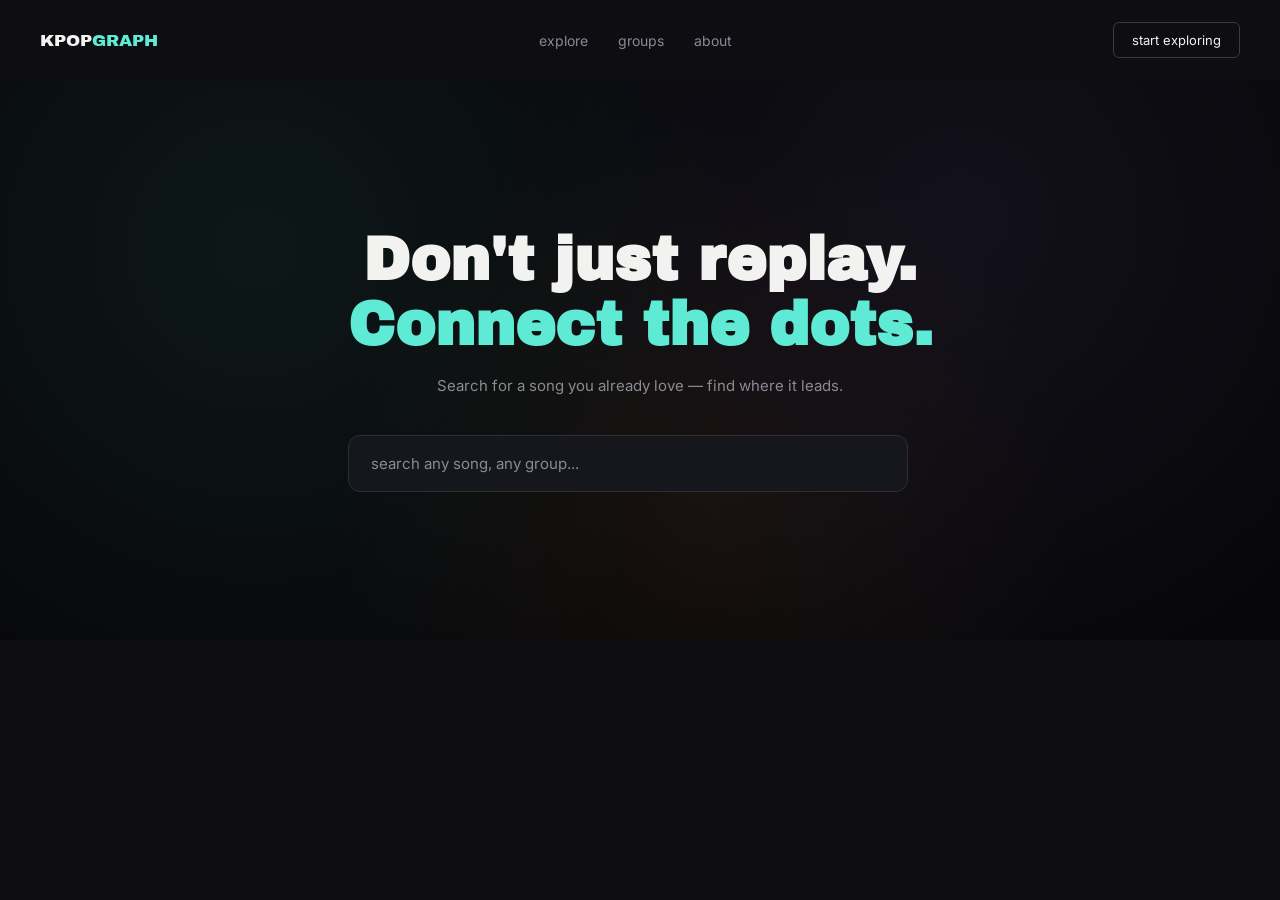
==== index.html @ c499af87 "Initial commit: KPOPRECS discovery site" ====
<!DOCTYPE html>
<html lang="en">
<head>
<meta charset="UTF-8">
<meta name="viewport" content="width=device-width, initial-scale=1.0">
<title>KPOPgraph — connect the dots across K-pop</title>
<link rel="preconnect" href="https://fonts.googleapis.com">
<link rel="preconnect" href="https://fonts.gstatic.com" crossorigin>
<link href="https://fonts.googleapis.com/css2?family=Archivo+Black&family=Inter:wght@400;500;700&display=swap" rel="stylesheet">
<link rel="stylesheet" href="assets/landing.css">
</head>
<body>

<nav>
  <a href="index.html" class="logo">KPOP<span>GRAPH</span></a>
  <div class="navlinks">
    <a href="explore.html">explore</a>
    <a href="#">groups</a>
    <a href="#">about</a>
  </div>
  <a href="explore.html" class="navcta">start exploring</a>
</nav>

<div class="hero" id="hero">
  <div class="hero-bg"></div>
  <div class="hero-dim"></div>
  <div class="hero-content">
    <h1>Don't just replay.<br><span class="accent">Connect the dots.</span></h1>
    <p>Search for a song you already love — find where it leads.</p>
    <form class="searchwrap" id="heroForm">
      <label for="heroSearch" class="sr-only">Search any song or group</label>
      <input id="heroSearch" placeholder="search any song, any group..." autocomplete="off">
    </form>
  </div>
</div>

<div class="searchmode" id="searchMode">
  <form class="searchmode-top" id="modeForm">
    <label for="modeSearch" class="sr-only">Search any song or group</label>
    <input id="modeSearch" placeholder="search any song, any group..." autocomplete="off">
    <button type="button" class="closebtn" id="closeSearch" aria-label="Close search">✕</button>
  </form>

  <div class="section">
    <h2>Recent searches</h2>
    <div class="recent" id="recentList"></div>
  </div>

  <div class="section">
    <h2>Cross-group mixes, based on tempo and genre</h2>
    <div class="mixgrid" id="mixGrid"></div>
  </div>
</div>

<script src="assets/landing.js"></script>
</body>
</html>
---- assets/landing.css ----
:root{
  --bg:#0D0D12;
  --panel:#16161D;
  --line:#232329;
  --cyan:#5EEAD4;
  --violet:#A78BFA;
  --orange:#FB923C;
  --text:#F2F2F0;
  --muted:#8A8A94;
}
*{box-sizing:border-box;margin:0;padding:0;}
html,body{height:100%;}
body{background:var(--bg);color:var(--text);font-family:'Inter',sans-serif;overflow-x:hidden;}

.sr-only{
  position:absolute;width:1px;height:1px;padding:0;margin:-1px;
  overflow:hidden;clip:rect(0,0,0,0);white-space:nowrap;border:0;
}

nav{
  display:flex;justify-content:space-between;align-items:center;
  padding:22px 40px;position:relative;z-index:3;
}
.logo{font-family:'Archivo Black',sans-serif;font-size:17px;text-decoration:none;color:inherit;}
.logo span{color:var(--cyan);}
.navlinks{display:flex;gap:30px;font-size:14px;}
.navlinks a{color:var(--muted);text-decoration:none;}
.navlinks a:hover{color:var(--text);}
.navcta{
  border:1px solid #3A3A44;padding:9px 18px;border-radius:6px;font-size:13px;
  color:var(--text);text-decoration:none;
}
.navcta:hover{border-color:var(--cyan);}

.hero{
  position:relative;height:560px;display:flex;flex-direction:column;
  align-items:center;justify-content:center;text-align:center;
  overflow:hidden;transition:opacity 0.3s ease, transform 0.3s ease;
}
.hero.hidden{opacity:0;pointer-events:none;position:absolute;transform:translateY(-12px);}
.hero-bg{
  position:absolute;inset:0;z-index:0;
  background:
    radial-gradient(circle at 20% 30%, rgba(94,234,212,0.16), transparent 45%),
    radial-gradient(circle at 75% 25%, rgba(167,139,250,0.16), transparent 45%),
    radial-gradient(circle at 55% 75%, rgba(251,146,60,0.14), transparent 45%),
    #0A0A0E;
}
/* Swap to a real photo when ready:
   background: url('hero.jpg') center/cover; -- keep .hero-dim on top for the dim effect */
.hero-dim{position:absolute;inset:0;background:rgba(6,6,9,0.55);z-index:1;}
.hero-content{position:relative;z-index:2;padding:0 20px;}
.hero h1{font-family:'Archivo Black',sans-serif;font-size:clamp(34px,6vw,60px);line-height:1.08;max-width:780px;}
.hero h1 .accent{color:var(--cyan);}
.hero p{margin-top:18px;color:var(--muted);font-size:15px;}

.searchwrap{margin-top:40px;width:100%;max-width:560px;}
.searchwrap input,
.searchmode-top input{
  width:100%;background:var(--panel);border:1px solid #2E2E38;
  border-radius:12px;padding:18px 22px;font-size:15px;color:var(--text);
  font-family:inherit;
}
.searchwrap input::placeholder,
.searchmode-top input::placeholder{color:var(--muted);}
.searchwrap input:focus-visible,
.searchmode-top input:focus-visible{outline:2px solid var(--cyan);outline-offset:1px;}

.searchmode{display:none;padding:20px 40px 80px;}
.searchmode.active{display:block;}
.searchmode-top{
  display:flex;align-items:center;gap:16px;max-width:640px;margin:0 auto 40px;
}
.searchmode-top input{flex:1;}
.closebtn{
  width:44px;height:44px;border-radius:50%;background:var(--panel);
  border:1px solid var(--line);color:var(--muted);font-size:16px;
  display:flex;align-items:center;justify-content:center;cursor:pointer;flex-shrink:0;
  font-family:inherit;
}
.closebtn:hover{color:var(--text);}
.closebtn:focus-visible{outline:2px solid var(--cyan);}

.section{max-width:900px;margin:0 auto 48px;}
.section h2{font-size:13px;text-transform:uppercase;letter-spacing:0.5px;color:var(--muted);margin-bottom:16px;}

.recent{display:flex;flex-direction:column;gap:2px;}
.recent-item{
  display:flex;align-items:center;gap:12px;padding:12px 14px;border-radius:8px;
  background:none;border:none;color:inherit;font-family:inherit;width:100%;
  min-height:44px;cursor:pointer;text-align:left;
}
.recent-item:hover{background:var(--panel);}
.recent-item:focus-visible{outline:2px solid var(--cyan);outline-offset:-2px;}
.rdot{width:8px;height:8px;border-radius:50%;flex-shrink:0;}
.recent-title{font-size:14px;font-weight:500;}
.recent-sub{font-size:12px;color:var(--muted);}

.mixgrid{display:grid;grid-template-columns:repeat(auto-fit,minmax(200px,1fr));gap:14px;}
.mixtile{
  height:110px;border-radius:10px;position:relative;overflow:hidden;
  display:flex;align-items:flex-end;padding:14px;cursor:pointer;
  border:none;font-family:inherit;text-align:left;
}
.mixtile:focus-visible{outline:2px solid var(--text);outline-offset:2px;}
.mixtile::before{content:"";position:absolute;inset:0;clip-path:polygon(0 0, 60% 0, 40% 100%, 0 100%);}
.mixtile::after{content:"";position:absolute;inset:0;clip-path:polygon(60% 0, 100% 0, 100% 100%, 40% 100%);}
.mixtile span{position:relative;z-index:2;font-family:'Archivo Black',sans-serif;font-size:14px;color:#0D0D12;line-height:1.2;}
.mix1::before{background:var(--cyan);} .mix1::after{background:var(--violet);}
.mix2::before{background:var(--violet);} .mix2::after{background:var(--orange);}
.mix3::before{background:var(--orange);} .mix3::after{background:var(--cyan);}
.mix4::before{background:var(--cyan);} .mix4::after{background:var(--orange);}
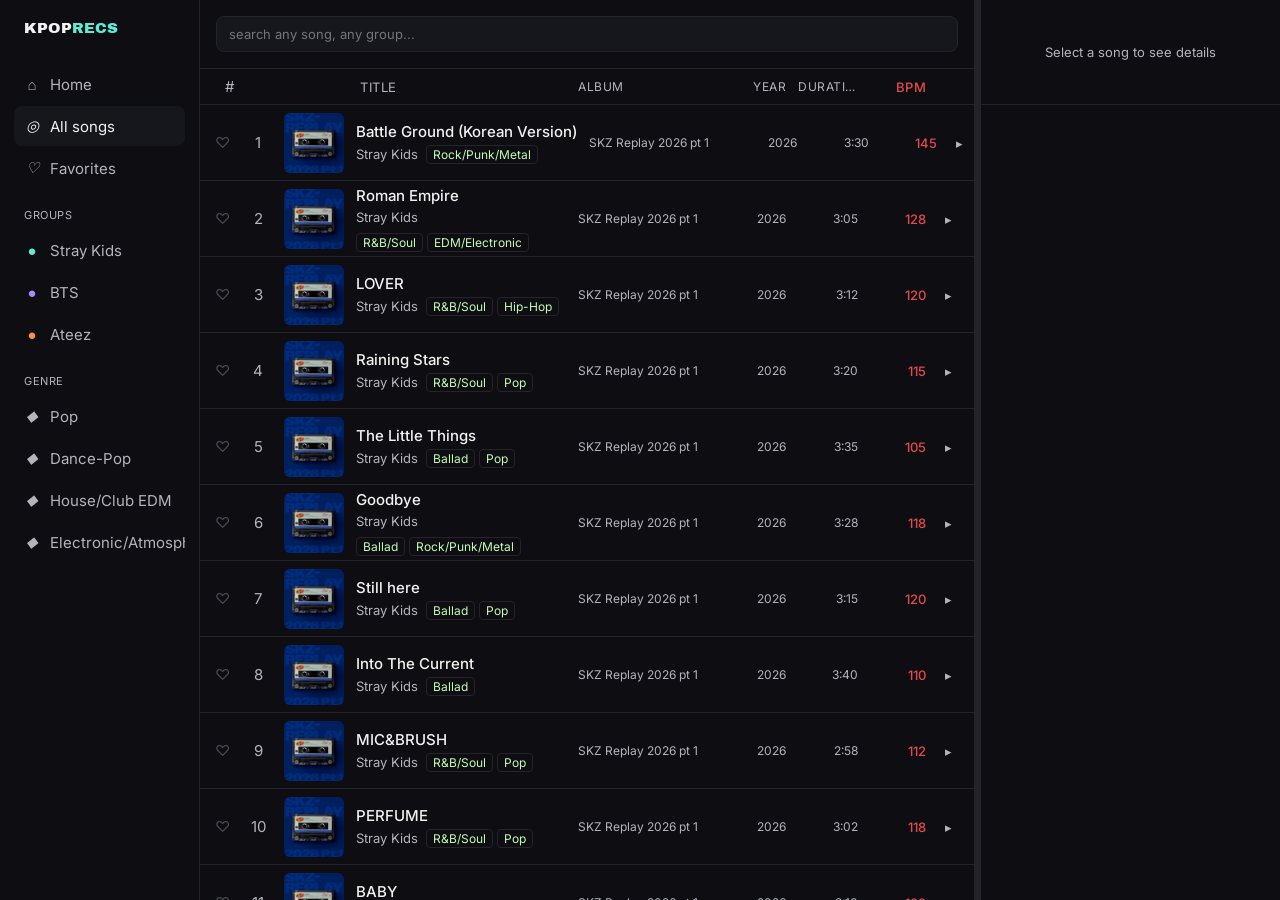
==== commit f20cc78d: "swap pages" ====
--- a/index.html
+++ b/index.html
@@ -3,55 +3,73 @@
 <head>
 <meta charset="UTF-8">
 <meta name="viewport" content="width=device-width, initial-scale=1.0">
-<title>KPOPgraph — connect the dots across K-pop</title>
+<title>KPOPgraph — explore</title>
 <link rel="preconnect" href="https://fonts.googleapis.com">
 <link rel="preconnect" href="https://fonts.gstatic.com" crossorigin>
 <link href="https://fonts.googleapis.com/css2?family=Archivo+Black&family=Inter:wght@400;500;700&display=swap" rel="stylesheet">
-<link rel="stylesheet" href="assets/landing.css">
+<link rel="stylesheet" href="assets/style.css">
 </head>
 <body>
 
-<nav>
-  <a href="index.html" class="logo">KPOP<span>GRAPH</span></a>
-  <div class="navlinks">
-    <a href="explore.html">explore</a>
-    <a href="#">groups</a>
-    <a href="#">about</a>
-  </div>
-  <a href="explore.html" class="navcta">start exploring</a>
-</nav>
+<div class="shell">
+  <aside class="sidebar" aria-label="Main navigation">
+    <a href="index.html" class="logo">KPOP<span>RECS</span></a>
 
-<div class="hero" id="hero">
-  <div class="hero-bg"></div>
-  <div class="hero-dim"></div>
-  <div class="hero-content">
-    <h1>Don't just replay.<br><span class="accent">Connect the dots.</span></h1>
-    <p>Search for a song you already love — find where it leads.</p>
-    <form class="searchwrap" id="heroForm">
-      <label for="heroSearch" class="sr-only">Search any song or group</label>
-      <input id="heroSearch" placeholder="search any song, any group..." autocomplete="off">
-    </form>
-  </div>
+    <nav class="sidenav" aria-label="Sections">
+      <a href="index.html" class="sidenav-item">
+        <i class="icon">⌂</i> Home
+      </a>
+      <button class="sidenav-item active" id="navAll">
+        <i class="icon">◎</i> All songs
+      </button>
+      <button class="sidenav-item" id="navFavorites">
+        <i class="icon">♡</i> Favorites
+      </button>
+    </nav>
+
+    <p class="sidenav-label">Groups</p>
+    <nav class="sidenav sidenav-scroll" id="groupNav" aria-label="Filter by group"></nav>
+
+    <p class="sidenav-label">Genre</p>
+    <nav class="sidenav sidenav-scroll" id="genreNav" aria-label="Filter by genre"></nav>
+  </aside>
+
+  <main class="content">
+    <div class="listpane">
+      <div class="searchwrap">
+        <label for="search" class="sr-only">Search by song or group name</label>
+        <input id="search" placeholder="search any song, any group...">
+      </div>
+
+      <div class="table-header">
+        <div class="col-index">#</div>
+        <div class="col-heart"></div>
+        <div class="col-art"></div>
+        <div class="col-title">Title</div>
+        <div class="col-album">Album</div>
+        <div class="col-year">Year</div>
+        <div class="col-duration">Duration</div>
+        <div class="col-bpm">BPM</div>
+        <div class="col-chevron"></div>
+      </div>
+
+      <div class="list" id="list"></div>
+    </div>
+
+    <div class="resize-handle" id="resizeHandle" title="Drag to resize"></div>
+
+        <section class="graphpane" aria-label="Selected song and network graph" aria-hidden="true">
+      <div class="song-card" id="songCard">
+        <p class="song-card-empty">Select a song to see details</p>
+      </div>
+      <div class="graph-wrap">
+        <div class="graph-empty" id="graphEmpty">Select a song to see its closest matches</div>
+        <svg viewBox="0 0 280 280" preserveAspectRatio="xMidYMid meet" id="graph" role="presentation"></svg>
+      </div>
+    </section>
+  </main>
 </div>
 
-<div class="searchmode" id="searchMode">
-  <form class="searchmode-top" id="modeForm">
-    <label for="modeSearch" class="sr-only">Search any song or group</label>
-    <input id="modeSearch" placeholder="search any song, any group..." autocomplete="off">
-    <button type="button" class="closebtn" id="closeSearch" aria-label="Close search">✕</button>
-  </form>
-
-  <div class="section">
-    <h2>Recent searches</h2>
-    <div class="recent" id="recentList"></div>
-  </div>
-
-  <div class="section">
-    <h2>Cross-group mixes, based on tempo and genre</h2>
-    <div class="mixgrid" id="mixGrid"></div>
-  </div>
-</div>
-
-<script src="assets/landing.js"></script>
+<script src="assets/app.js"></script>
 </body>
-</html>
+</html>
--- a/assets/style.css
+++ b/assets/style.css
@@ -0,0 +1,661 @@
+/* ============================================================
+   DISCOGRAPH — STYLES
+
+   TABLE OF CONTENTS
+   1. Reset & base
+   2. Accessibility utilities
+   3. Page shell & sidebar
+   4. Content area & search
+   5. Song table
+   6. Graph panel
+   7. Modal
+   8. Animations
+   9. Responsive
+   ============================================================ */
+
+/* ------------------------------------------------------------
+   1. RESET & BASE
+   ------------------------------------------------------------ */
+:root{
+  --bg: #0D0D12;
+  --panel: #16161D;
+  --line: #232329;
+  --text: #F2F2F0;
+  --muted: #b4b4bd;
+  --bpm-accent: #E24B4A;
+}
+*{
+  box-sizing: border-box;
+  margin: 0;
+  padding: 0;
+}
+html, body{
+  height: 100%;
+}
+body{
+  background: var(--bg);
+  color: var(--text);
+  font-family: 'Inter', sans-serif;
+  overflow: hidden;
+}
+
+/* ------------------------------------------------------------
+   2. ACCESSIBILITY UTILITIES
+   ------------------------------------------------------------ */
+.sr-only{
+  position: absolute;
+  width: 1px;
+  height: 1px;
+  padding: 0;
+  margin: -1px;
+  overflow: hidden;
+  clip: rect(0,0,0,0);
+  white-space: nowrap;
+  border: 0;
+}
+
+/* ------------------------------------------------------------
+   3. PAGE SHELL & SIDEBAR
+   ------------------------------------------------------------ */
+.shell{
+  display: flex;
+  height: 100vh;
+}
+
+.sidebar{
+  width: 200px;
+  flex-shrink: 0;
+  border-right: 1px solid var(--line);
+  display: flex;
+  flex-direction: column;
+  padding: 20px 14px;
+}
+.logo{
+  font-family: 'Archivo Black', sans-serif;
+  font-size: 15px;
+  text-decoration: none;
+  color: inherit;
+  padding: 0 10px;
+  margin-bottom: 28px;
+  display: block;
+}
+.logo span{
+  color: #5EEAD4;
+}
+
+.sidenav{
+  display: flex;
+  flex-direction: column;
+  gap: 2px;
+}
+.sidenav-item{
+  display: flex;
+  align-items: center;
+  gap: 10px;
+  background: none;
+  border: none;
+  color: var(--muted);
+  font-family: inherit;
+  font-size: 15px;
+  padding: 10px;
+  border-radius: 8px;
+  cursor: pointer;
+  text-align: left;
+  text-decoration: none;
+  min-height: 40px;
+  width: 100%;
+}
+.sidenav-item .icon{
+  font-size: 15px;
+  width: 16px;
+  text-align: center;
+  flex-shrink: 0;
+}
+.sidenav-item:hover{
+  background: var(--panel);
+  color: var(--text);
+}
+.sidenav-item.active{
+  background: var(--panel);
+  color: var(--text);
+}
+.sidenav-item:focus-visible{
+  outline: 2px solid #5EEAD4;
+  outline-offset: -2px;
+}
+
+.sidenav-label{
+  font-size: 11px;
+  text-transform: uppercase;
+  letter-spacing: 0.5px;
+  color: var(--muted);
+  padding: 20px 10px 8px;
+}
+
+.sidenav-scroll{
+  max-height: 160px;
+  overflow-y: auto;
+  min-height: 0;
+}
+/* ------------------------------------------------------------
+   4. CONTENT AREA & SEARCH
+   ------------------------------------------------------------ */
+.content{
+  display: flex;
+  flex-direction: row;
+  flex: 1;
+  overflow: hidden;
+}
+.listpane{
+  flex: 1;
+  min-width: 0;
+  display: flex;
+  flex-direction: column;
+}
+.searchwrap{
+  padding: 16px;
+  border-bottom: 1px solid var(--line);
+}
+.searchwrap input{
+  width: 100%;
+  background: var(--panel);
+  border: 1px solid var(--line);
+  border-radius: 8px;
+  padding: 9px 12px;
+  font-size: 13px;
+  color: var(--text);
+  font-family: inherit;
+}
+.searchwrap input:focus-visible{
+  outline: 2px solid #5EEAD4;
+  outline-offset: 1px;
+}
+/* ------------------------------------------------------------
+   5. SONG TABLE
+   ------------------------------------------------------------ */
+.table-header{
+  display: flex;
+  align-items: center;
+  gap: 12px;
+  padding: 0 16px;
+  height: 36px;
+  border-bottom: 1px solid var(--line);
+  font-size: 13px;
+  text-transform: uppercase;
+  letter-spacing: 0.5px;
+  color: var(--muted);
+}
+.table-header .col-index{ width: 28px; text-align: center; }
+.table-header .col-heart{ width: 44px; }
+.table-header .col-art{ width: 36px; }
+.table-header .col-title{ flex: 1; min-width: 0; }
+.table-header .col-album{ width: 140px; min-width: 60px; }
+.table-header .col-year{ width: 56px; min-width: 36px; text-align: right; }
+.table-header .col-duration{ width: 60px; min-width: 40px; text-align: right; }
+.table-header .col-bpm{ width: 56px; text-align: right; }
+.table-header .col-chevron{ width: 20px; }
+
+.list{
+  flex: 1;
+  overflow-y: auto;
+}
+
+.track{
+  border-bottom: 1px solid var(--line);
+}
+.row{
+  display: flex;
+  align-items: stretch;
+}
+
+.heart{
+  background: none;
+  border: none;
+  font-size: 15px;
+  color: #4A4A54;
+  width: 44px;
+  min-height: 75px;
+  flex-shrink: 0;
+  cursor: pointer;
+  font-family: inherit;
+}
+.heart.filled{
+  color: var(--bpm-accent);
+}
+.heart:hover{
+  color: var(--bpm-accent);
+}
+.heart:focus-visible{
+  outline: 2px solid #5EEAD4;
+  outline-offset: -2px;
+}
+
+.track-row{
+  flex: 1;
+  display: flex;
+  align-items: center;
+  gap: 12px;
+  min-height: 75px;
+  padding: 0 16px 0 0;
+  background: none;
+  border: none;
+  color: inherit;
+  font-family: inherit;
+  cursor: pointer;
+  text-align: left;
+}
+.track-row:hover{
+  background: var(--panel);
+}
+.track-row:focus-visible{
+  outline: 2px solid #5EEAD4;
+  outline-offset: -2px;
+}
+.track.expanded .track-row{
+  background: #1C1C24;
+}
+
+.col-index{
+  width: 28px;
+  text-align: center;
+  font-size: 15px;
+  color: var(--muted);
+  flex-shrink: 0;
+}
+
+.art,
+.art-fallback{
+  width: 60px;
+  height: 60px;
+  border-radius: 6px;
+  object-fit: cover;
+  flex-shrink: 0;
+}
+.art-fallback{
+  display: flex;
+  align-items: center;
+  justify-content: center;
+  font-family: 'Archivo Black', sans-serif;
+  font-size: 14px;
+  color: #0D0D12;
+}
+
+.track-info{
+  flex: 1;
+  min-width: 0;
+}
+.title{
+  font-size: 15px;
+  font-weight: 500;
+  white-space: nowrap;
+  overflow: hidden;
+  text-overflow: ellipsis;
+  display: flex;
+  align-items: center;
+  gap: 6px;
+}
+.group-dot{
+  width: 6px;
+  height: 6px;
+  border-radius: 50%;
+  flex-shrink: 0;
+}
+.subrow{
+  display: flex;
+  align-items: center;
+  gap: 8px;
+  margin-top: 4px;
+  flex-wrap: wrap;
+}
+.group-name{
+  font-size: 13px;
+  color: var(--muted);
+  flex-shrink: 0;
+}
+.meta{
+  display: flex;
+  gap: 4px;
+  flex-wrap: wrap;
+}
+.genre-tag{
+  font-size: 12px;
+  color: #c2fdb5;
+  background: var(--bg);
+  border: 1px solid var(--line);
+  border-radius: 4px;
+  padding: 1px 6px;
+}
+
+.col-album,
+.col-year,
+.col-duration{
+  font-size: 12px;
+  color: var(--muted);
+  white-space: nowrap;
+  overflow: hidden;
+  text-overflow: ellipsis;
+  flex-shrink: 1;
+}
+.col-album{ width: 140px; min-width: 60px; }
+.col-year{ width: 56px; min-width: 36px; text-align: right; }
+.col-duration{ width: 60px; min-width: 40px; text-align: right; }
+.col-bpm{
+  width: 56px;
+  text-align: right;
+  font-size: 13px;
+  font-weight: 500;
+  color: var(--bpm-accent);
+  flex-shrink: 0;
+}
+.chevron{
+  width: 20px;
+  text-align: center;
+  font-size: 13px;
+  color: var(--muted);
+  flex-shrink: 0;
+  transition: transform 0.15s ease;
+}
+.track.expanded .chevron{
+  transform: rotate(90deg);
+}
+
+/* ------------------------------------------------------------
+   6. ACCORDION PANEL (listen links + recs)
+   ------------------------------------------------------------ */
+.track-recs{
+  padding: 16px 16px 20px 92px;
+  background: #101015;
+}
+.link-group{
+  display: flex;
+  align-items: center;
+  gap: 8px;
+  margin-bottom: 8px;
+  flex-wrap: wrap;
+}
+.listen-label{
+  font-size: 13px;
+  color: var(--muted);
+  width: 76px;
+  flex-shrink: 0;
+}
+.listen-link{
+  font-size: 13px;
+  color: var(--text);
+  background: var(--panel);
+  border: 1px solid var(--line);
+  border-radius: 6px;
+  padding: 6px 12px;
+  text-decoration: none;
+}
+.listen-link:hover{
+  border-color: #5EEAD4;
+}
+
+.recs-label{
+  font-size: 13px;
+  text-transform: uppercase;
+  letter-spacing: 0.5px;
+  color: var(--muted);
+  margin: 16px 0 10px;
+}
+.rec-item{
+  display: flex;
+  align-items: center;
+  gap: 10px;
+  width: 100%;
+  background: none;
+  border: none;
+  color: inherit;
+  font-family: inherit;
+  padding: 8px 6px;
+  min-height: 44px;
+  cursor: pointer;
+  text-align: left;
+  border-radius: 6px;
+}
+.rec-item:hover{
+  background: var(--panel);
+}
+.rec-item:focus-visible{
+  outline: 2px solid #5EEAD4;
+  outline-offset: -2px;
+}
+.rname{
+  font-size: 13px;
+  font-weight: 500;
+}
+.rmeta{
+  font-size: 11px;
+  color: var(--muted);
+  margin-top: 2px;
+}
+/* ------------------------------------------------------------
+   6. GRAPH PANEL
+   ------------------------------------------------------------ */
+.graphpane{
+  width: 300px;
+  flex-shrink: 0;
+  border-left: 1px solid var(--line);
+  display: flex;
+  flex-direction: column;
+}
+
+.song-card{
+  flex-shrink: 0;
+  padding: 20px;
+  border-bottom: 1px solid var(--line);
+}
+.song-card-empty{
+  color: var(--muted);
+  font-size: 13px;
+  text-align: center;
+  padding: 24px 0;
+}
+.song-card-content{
+  display: flex;
+  flex-direction: column;
+}
+.song-card .art,
+.song-card .art-fallback{
+  width: 100%;
+  aspect-ratio: 1 / 1;
+  height: auto;
+  border-radius: 8px;
+  font-size: 48px;
+}
+.song-card-info{
+  min-width: 0;
+  margin-top: 14px;
+}
+
+.song-card-recs{
+  margin-top: 18px;
+}
+.song-card-recs-grid{
+  display: grid;
+  grid-template-columns: repeat(3, 1fr);
+  gap: 10px;
+  margin-top: 10px;
+}
+.song-card-rec-item{
+  background: none;
+  border: none;
+  color: inherit;
+  font-family: inherit;
+  cursor: pointer;
+  padding: 0;
+  text-align: left;
+}
+.song-card-rec-item .art,
+.song-card-rec-item .art-fallback{
+  width: 100%;
+  aspect-ratio: 1 / 1;
+  height: auto;
+  border-radius: 6px;
+  font-size: 20px;
+  margin-bottom: 6px;
+}
+.song-card-rec-title{
+  font-size: 11px;
+  font-weight: 500;
+  line-height: 1.3;
+  min-height: 2.6em;
+  display: -webkit-box;
+  -webkit-line-clamp: 2;
+  line-clamp: 2;
+  -webkit-box-orient: vertical;
+  overflow: hidden;
+}
+.song-card-rec-sub{
+  font-size: 10px;
+  color: var(--muted);
+  margin-top: 2px;
+}
+
+.song-card-title{
+  font-family: 'Archivo Black', sans-serif;
+  font-size: 30px;
+  margin-bottom: 8px;
+  line-height: 1.2;
+}
+.song-card-meta{
+  font-size: 18px;
+  color: var(--muted);
+  margin-bottom: 3px;
+}
+.song-card-genres{
+  display: flex;
+  gap: 4px;
+  flex-wrap: wrap;
+  margin-top: 8px;
+}
+
+.song-card-links{
+  margin-top: 14px;
+}
+.song-card-links .link-group{
+  margin-bottom: 6px;
+}
+
+.song-card-video{
+  margin-top: 14px;
+  position: relative;
+  width: 100%;
+  padding-top: 56.25%;
+}
+.song-card-video iframe{
+  position: absolute;
+  inset: 0;
+  width: 100%;
+  height: 100%;
+  border-radius: 8px;
+}
+
+.graph-wrap{
+  flex: 1;
+  min-height: 0;
+  position: relative;
+}
+.graph-wrap{
+  display: none;
+}
+.graph-empty{
+  position: absolute;
+  inset: 0;
+  display: flex;
+  align-items: center;
+  justify-content: center;
+  text-align: center;
+  padding: 0 30px;
+  font-size: 13px;
+  color: var(--muted);
+}
+.graph-empty.hidden{
+  display: none;
+}
+
+svg{
+  width: 100%;
+  height: 100%;
+  display: block;
+  margin: 0 auto;
+  overflow: visible;
+}
+
+.edge{
+  stroke: #2A2A32;
+  stroke-width: 1;
+}
+.node{
+  cursor: pointer;
+  transform-box: fill-box;
+  transform-origin: center;
+}
+.node circle.base{
+  transform-box: fill-box;
+  transform-origin: center;
+}
+.node.active circle.base{
+  animation: none;
+  transform: scale(1.35);
+}
+.node circle.ring{
+  fill: none;
+  stroke: var(--bpm-accent);
+  stroke-width: 1.5;
+  opacity: 0;
+  transform-box: fill-box;
+  transform-origin: center;
+}
+.node.favorited circle.ring{
+  opacity: 1;
+}
+.node text{
+  font-size: 11px;
+  fill: var(--muted);
+  pointer-events: all;
+  cursor: pointer;
+  font-family: 'Inter', sans-serif;
+}
+
+.node.active text{
+  fill: var(--text);
+}
+
+.resize-handle{
+  width: 6px;
+  flex-shrink: 0;
+  cursor: col-resize;
+  background: var(--line);
+  transition: background 0.15s ease;
+}
+.resize-handle:hover,
+.resize-handle.dragging{
+  background: #5EEAD4;
+}
+
+/* ------------------------------------------------------------
+   8. ANIMATIONS
+   ------------------------------------------------------------ */
+@keyframes breathe{
+  0%, 100%{
+    transform: scale(1);
+  }
+  50%{
+    transform: scale(1.18);
+  }
+}
+
+@media (prefers-reduced-motion: reduce){
+  .node circle.base{
+    animation: none;
+  }
+}
+
+/* ------------------------------------------------------------
+   9. RESPONSIVE
+   ------------------------------------------------------------
+   Not addressed yet — same known gap flagged in the earlier
+   accessibility pass. Revisit with a real mobile layout later.
+   ------------------------------------------------------------ */
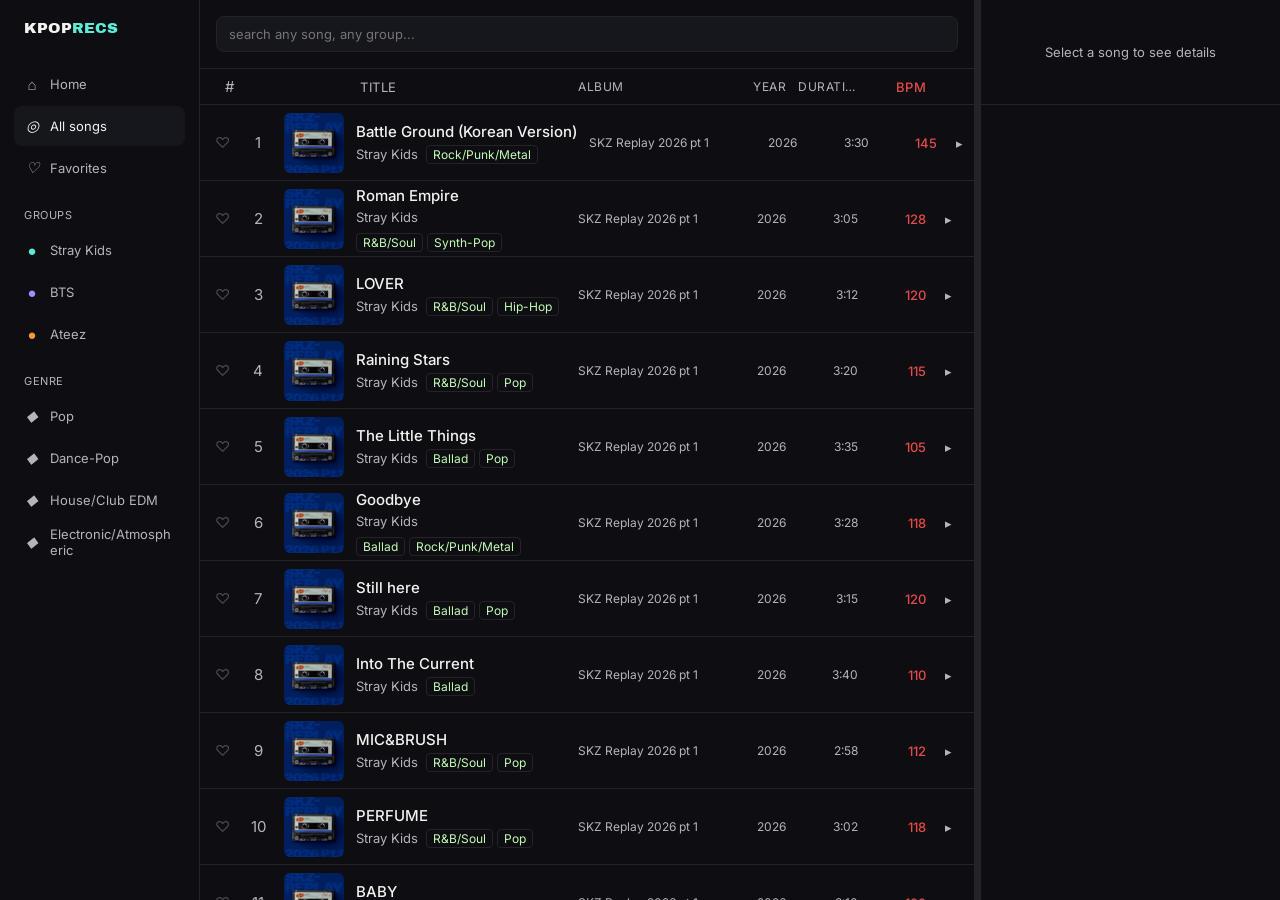
==== commit f2a4d60b: "song updates" ====
--- a/index.html
+++ b/index.html
@@ -70,6 +70,6 @@
   </main>
 </div>
 
-<script src="assets/app.js"></script>
+<script type="module" src="assets/app.js"></script>
 </body>
 </html>
--- a/assets/style.css
+++ b/assets/style.css
@@ -96,7 +96,7 @@
   border: none;
   color: var(--muted);
   font-family: inherit;
-  font-size: 15px;
+  font-size: 13px;
   padding: 10px;
   border-radius: 8px;
   cursor: pointer;
@@ -104,6 +104,8 @@
   text-decoration: none;
   min-height: 40px;
   width: 100%;
+  white-space: normal;
+  word-break: break-word;
 }
 .sidenav-item .icon{
   font-size: 15px;
@@ -135,7 +137,30 @@
 .sidenav-scroll{
   max-height: 160px;
   overflow-y: auto;
+  overflow-x: hidden;
   min-height: 0;
+}
+
+/* Custom scrollbars — Chrome, Edge, Safari */
+::-webkit-scrollbar{
+  width: 8px;
+  height: 8px;
+}
+::-webkit-scrollbar-track{
+  background: transparent;
+}
+::-webkit-scrollbar-thumb{
+  background: #3A3A44;
+  border-radius: 4px;
+}
+::-webkit-scrollbar-thumb:hover{
+  background: #4A4A54;
+}
+
+/* Custom scrollbars — Firefox */
+*{
+  scrollbar-width: thin;
+  scrollbar-color: #3A3A44 transparent;
 }
 /* ------------------------------------------------------------
    4. CONTENT AREA & SEARCH
@@ -658,4 +683,4 @@
    ------------------------------------------------------------
    Not addressed yet — same known gap flagged in the earlier
    accessibility pass. Revisit with a real mobile layout later.
-   ------------------------------------------------------------ */+   ------------------------------------------------------------ */
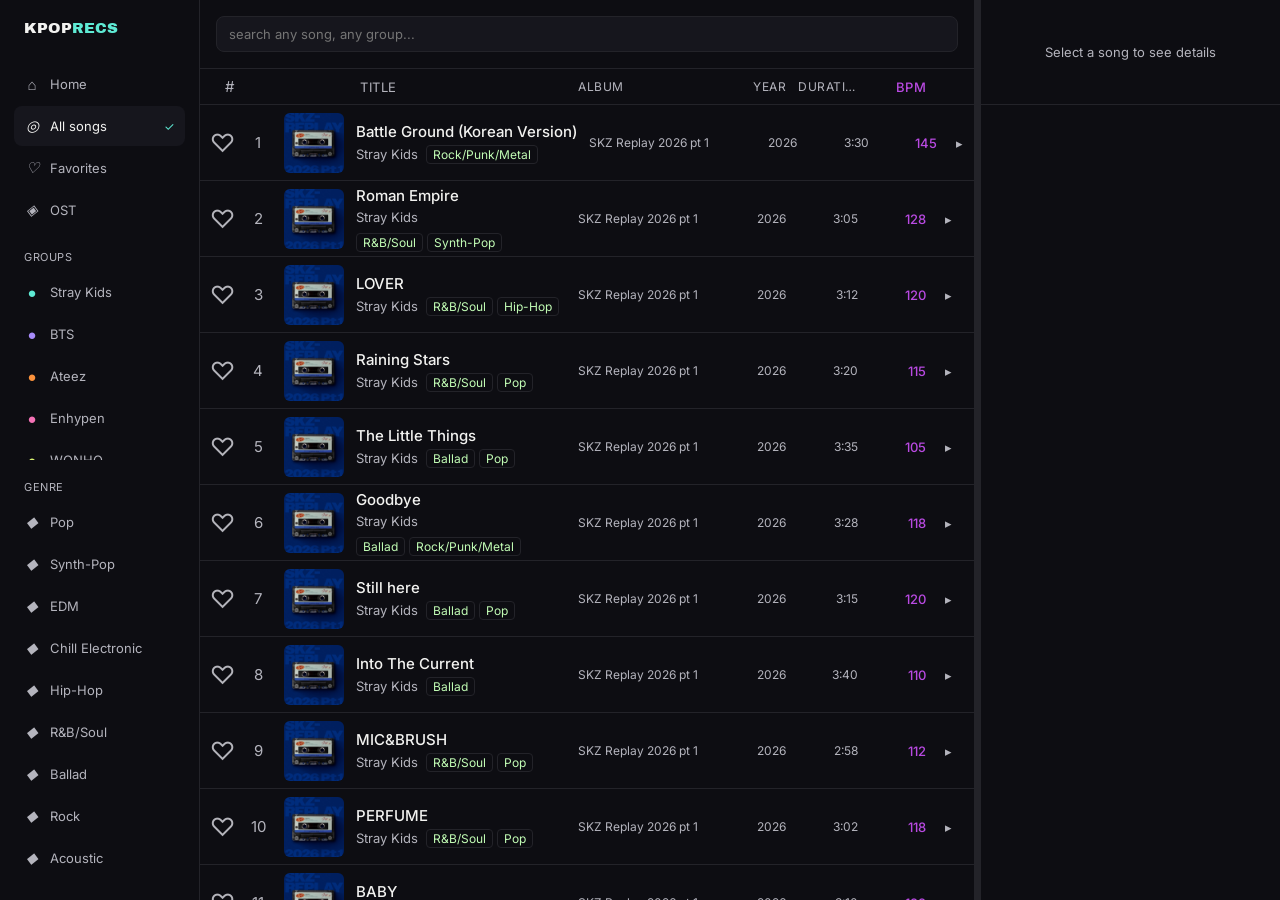
==== commit f4e4b0db: "first mobile responsiveness pass" ====
--- a/index.html
+++ b/index.html
@@ -12,7 +12,10 @@
 <body>
 
 <div class="shell">
+  <button class="mobile-menu-btn" id="mobileMenuBtn" aria-label="Open menu">☰</button>
+  <div class="sidebar-overlay" id="sidebarOverlay"></div>
   <aside class="sidebar" aria-label="Main navigation">
+    <button class="sidebar-close" id="sidebarClose" aria-label="Close menu">✕</button>
     <a href="index.html" class="logo">KPOP<span>RECS</span></a>
 
     <nav class="sidenav" aria-label="Sections">
@@ -24,6 +27,9 @@
       </button>
       <button class="sidenav-item" id="navFavorites">
         <i class="icon">♡</i> Favorites
+      </button>
+      <button class="sidenav-item" id="navOST">
+        <i class="icon">◈</i> OST
       </button>
     </nav>
 
--- a/assets/style.css
+++ b/assets/style.css
@@ -22,7 +22,7 @@
   --line: #232329;
   --text: #F2F2F0;
   --muted: #b4b4bd;
-  --bpm-accent: #E24B4A;
+  --bpm-accent: #b94ae2;
 }
 *{
   box-sizing: border-box;
@@ -121,6 +121,12 @@
   background: var(--panel);
   color: var(--text);
 }
+.sidenav-item.active::after{
+  content: "✓";
+  margin-left: auto;
+  color: #5EEAD4;
+  font-size: 12px;
+}
 .sidenav-item:focus-visible{
   outline: 2px solid #5EEAD4;
   outline-offset: -2px;
@@ -135,7 +141,7 @@
 }
 
 .sidenav-scroll{
-  max-height: 160px;
+  max-height: 400px;
   overflow-y: auto;
   overflow-x: hidden;
   min-height: 0;
@@ -161,6 +167,15 @@
 *{
   scrollbar-width: thin;
   scrollbar-color: #3A3A44 transparent;
+}
+
+.ost-badge{
+  font-size: 12px;
+  font-weight: 600;
+  color: #0D0D12;
+  background: #8372f4;
+  border-radius: 4px;
+  padding: 1px 6px;
 }
 /* ------------------------------------------------------------
    4. CONTENT AREA & SEARCH
@@ -236,8 +251,8 @@
 .heart{
   background: none;
   border: none;
-  font-size: 15px;
-  color: #4A4A54;
+  font-size: 25px;
+  color: #b4b4bb;
   width: 44px;
   min-height: 75px;
   flex-shrink: 0;
@@ -681,6 +696,86 @@
 /* ------------------------------------------------------------
    9. RESPONSIVE
    ------------------------------------------------------------
-   Not addressed yet — same known gap flagged in the earlier
-   accessibility pass. Revisit with a real mobile layout later.
-   ------------------------------------------------------------ */
+/* ------------------------------------------------------------
+   MOBILE
+   ------------------------------------------------------------ */
+.mobile-menu-btn{
+  display: none;
+  position: fixed;
+  top: 14px;
+  left: 14px;
+  z-index: 20;
+  width: 40px;
+  height: 40px;
+  background: var(--panel);
+  border: 1px solid var(--line);
+  border-radius: 8px;
+  color: var(--text);
+  font-size: 18px;
+  cursor: pointer;
+}
+
+.sidebar-overlay{
+  display: none;
+  position: fixed;
+  inset: 0;
+  background: rgba(0,0,0,0.5);
+  z-index: 15;
+}
+.sidebar-overlay.open{
+  display: block;
+}
+
+.sidebar-close{
+  display: none;
+  background: none;
+  border: none;
+  color: var(--muted);
+  font-size: 16px;
+  align-self: flex-end;
+  margin-bottom: 12px;
+  cursor: pointer;
+}
+
+@media (max-width: 768px){
+  .mobile-menu-btn{
+    display: flex;
+    align-items: center;
+    justify-content: center;
+  }
+  .sidebar-close{
+    display: block;
+  }
+  .sidebar{
+    position: fixed;
+    top: 0;
+    left: 0;
+    height: 100vh;
+    width: 240px;
+    z-index: 16;
+    background: var(--bg);
+    transform: translateX(-100%);
+    transition: transform 0.25s ease;
+  }
+  .sidebar.open{
+    transform: translateX(0);
+  }
+  .content{
+    padding-top: 60px;
+  }
+  .graphpane,
+  .resize-handle{
+    display: none;
+  }
+  .col-album,
+  .col-year,
+  .col-duration,
+  .table-header .col-album,
+  .table-header .col-year,
+  .table-header .col-duration{
+    display: none;
+  }
+  .track-recs{
+    padding-left: 16px;
+  }
+}
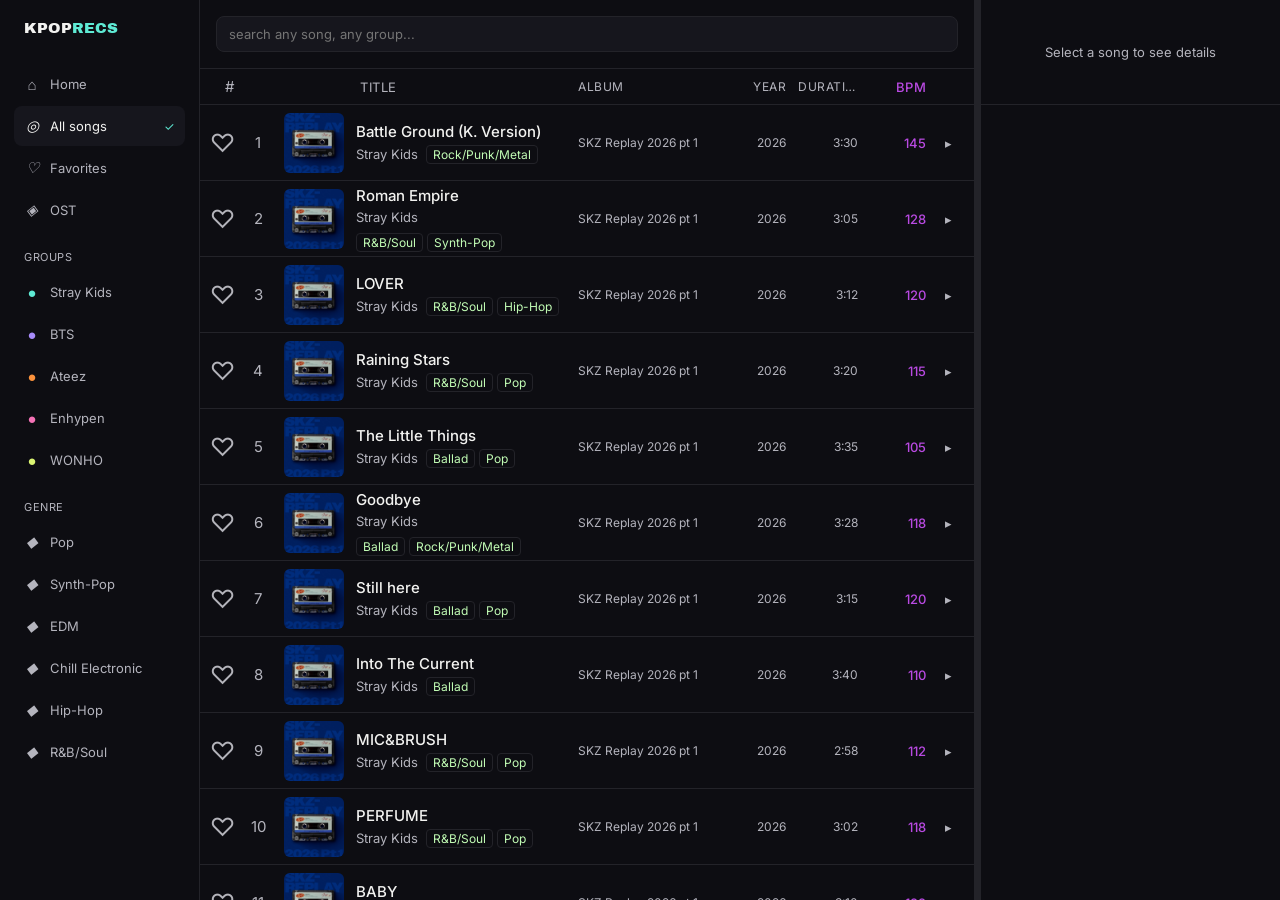
==== commit d97c7c57: "scolling issues on mobile" ====
--- a/index.html
+++ b/index.html
@@ -34,10 +34,14 @@
     </nav>
 
     <p class="sidenav-label">Groups</p>
-    <nav class="sidenav sidenav-scroll" id="groupNav" aria-label="Filter by group"></nav>
+    <div class="sidenav-scroll-wrap">
+      <nav class="sidenav sidenav-scroll" id="groupNav" aria-label="Filter by group"></nav>
+    </div>
 
     <p class="sidenav-label">Genre</p>
-    <nav class="sidenav sidenav-scroll" id="genreNav" aria-label="Filter by genre"></nav>
+    <div class="sidenav-scroll-wrap">
+      <nav class="sidenav sidenav-scroll" id="genreNav" aria-label="Filter by genre"></nav>
+    </div>
   </aside>
 
   <main class="content">
--- a/assets/style.css
+++ b/assets/style.css
@@ -141,10 +141,24 @@
 }
 
 .sidenav-scroll{
-  max-height: 400px;
+  max-height: 260px;
   overflow-y: auto;
   overflow-x: hidden;
   min-height: 0;
+  position: relative;
+}
+.sidenav-scroll-wrap{
+  position: relative;
+}
+.sidenav-scroll-wrap::after{
+  content: "";
+  position: absolute;
+  bottom: 0;
+  left: 0;
+  right: 0;
+  height: 24px;
+  background: linear-gradient(to bottom, transparent, var(--bg));
+  pointer-events: none;
 }
 
 /* Custom scrollbars — Chrome, Edge, Safari */
@@ -738,6 +752,31 @@
 }
 
 @media (max-width: 768px){
+  body{
+    overflow-x: hidden;
+  }
+  .track-recs{
+    overflow-x: hidden;
+  }
+  .link-group{
+    flex-wrap: wrap;
+  }
+  
+  .listen-label{
+    width: auto;
+  }
+
+  .col-bpm,
+  .table-header .col-bpm{
+    display: none;
+  }
+
+  .title{
+    white-space: normal;
+    word-break: break-word;
+    line-height: 1.3;
+  }
+
   .mobile-menu-btn{
     display: flex;
     align-items: center;
@@ -778,4 +817,8 @@
   .track-recs{
     padding-left: 16px;
   }
+}
+
+.sidenav-scroll-wrap.scrolled-to-end::after{
+  opacity: 0;
 }
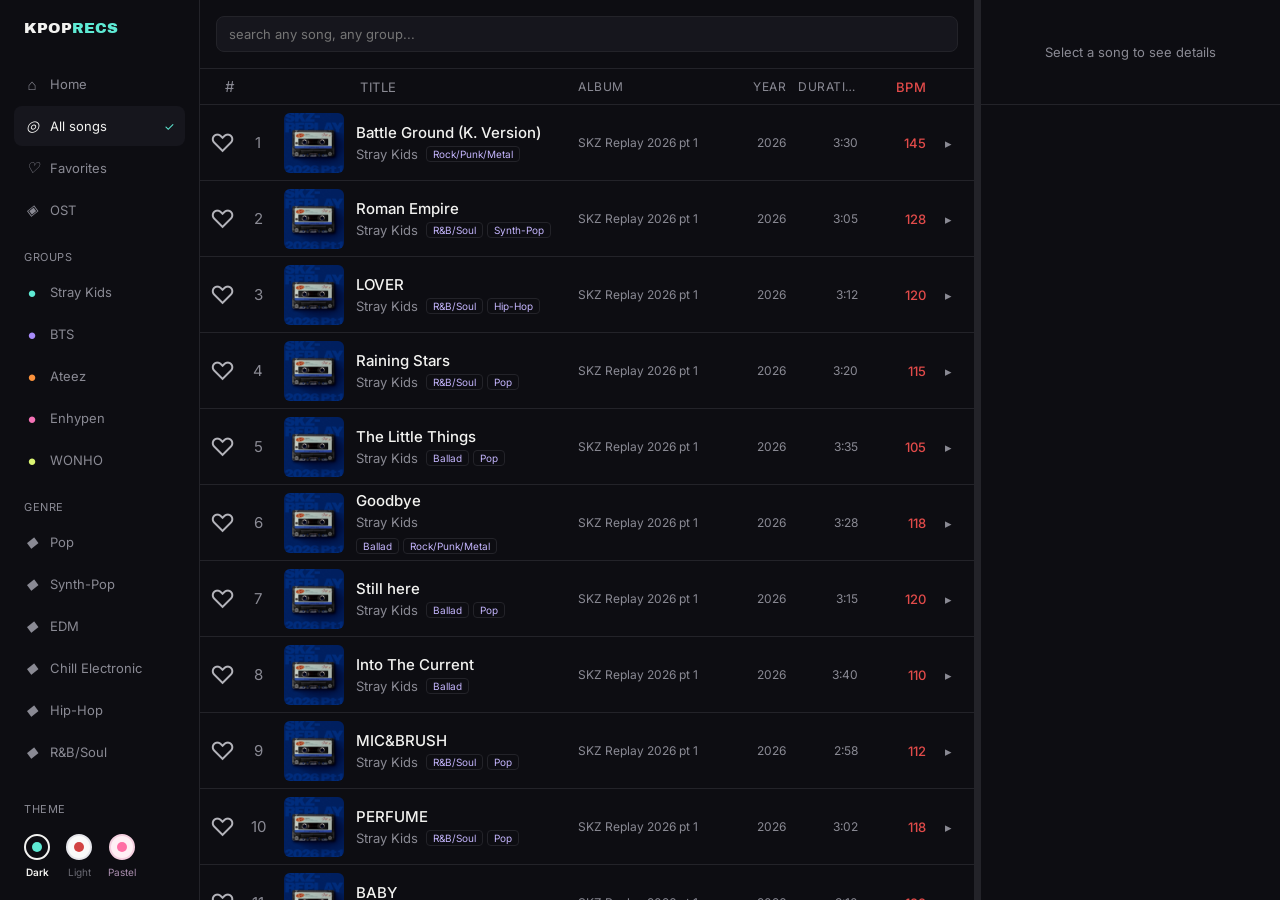
==== commit e36891ed: "added themes" ====
--- a/index.html
+++ b/index.html
@@ -42,6 +42,23 @@
     <div class="sidenav-scroll-wrap">
       <nav class="sidenav sidenav-scroll" id="genreNav" aria-label="Filter by genre"></nav>
     </div>
+
+         <p class="sidenav-label">Theme</p>
+    <div class="theme-picker" id="themePicker">
+      <button class="theme-option" data-theme="dark">
+        <span class="theme-swatch" data-theme="dark"></span>
+        <span class="theme-option-label">Dark</span>
+      </button>
+      <button class="theme-option" data-theme="light">
+        <span class="theme-swatch" data-theme="light"></span>
+        <span class="theme-option-label">Light</span>
+      </button>
+      <button class="theme-option" data-theme="kpop">
+        <span class="theme-swatch" data-theme="kpop"></span>
+        <span class="theme-option-label">Pastel</span>
+      </button>
+    </div>
+
   </aside>
 
   <main class="content">
--- a/assets/style.css
+++ b/assets/style.css
@@ -21,8 +21,32 @@
   --panel: #16161D;
   --line: #232329;
   --text: #F2F2F0;
-  --muted: #b4b4bd;
-  --bpm-accent: #b94ae2;
+  --muted: #8A8A94;
+  --bpm-accent: #E24B4A;
+  --genre-tag-color: #C4B5FD;
+  --panel-tint: #1C1C24;
+}
+
+[data-theme="light"]{
+  --bg: #FAFAFA;
+  --panel: #FFFFFF;
+  --line: #E5E5EA;
+  --text: #1A1A1F;
+  --muted: #6B6B74;
+  --bpm-accent: #D14343;
+  --genre-tag-color: #7C3AED;
+  --panel-tint: #F0F0F5;
+}
+
+[data-theme="kpop"]{
+  --bg: #FFF0F5;
+  --panel: #FFFFFF;
+  --line: #F5D0E0;
+  --text: #4A3550;
+  --muted: #A98DAE;
+  --bpm-accent: #FF6FA5;
+  --genre-tag-color: #8B5CF6;
+  --panel-tint: #FCE4EF;
 }
 *{
   box-sizing: border-box;
@@ -306,7 +330,7 @@
   outline-offset: -2px;
 }
 .track.expanded .track-row{
-  background: #1C1C24;
+  background: var(--bg);
 }
 
 .col-index{
@@ -372,8 +396,8 @@
   flex-wrap: wrap;
 }
 .genre-tag{
-  font-size: 12px;
-  color: #c2fdb5;
+  font-size: 10px;
+  color: var(--genre-tag-color);
   background: var(--bg);
   border: 1px solid var(--line);
   border-radius: 4px;
@@ -418,7 +442,7 @@
    ------------------------------------------------------------ */
 .track-recs{
   padding: 16px 16px 20px 92px;
-  background: #101015;
+  background: var(--panel-tint);
 }
 .link-group{
   display: flex;
@@ -460,6 +484,7 @@
   width: 100%;
   background: none;
   border: none;
+  border-bottom: 1px solid var(--line);
   color: inherit;
   font-family: inherit;
   padding: 8px 6px;
@@ -468,6 +493,11 @@
   text-align: left;
   border-radius: 6px;
 }
+
+.rec-item:last-child{
+  border-bottom: none;
+}
+
 .rec-item:hover{
   background: var(--panel);
 }
@@ -821,4 +851,59 @@
 
 .sidenav-scroll-wrap.scrolled-to-end::after{
   opacity: 0;
+}
+
+/* ------------------------------------------------------------
+   9. Theme Picker
+   ------------------------------------------------------------*/
+
+.theme-picker{
+  display: flex;
+  gap: 16px;
+  padding: 10px;
+}
+.theme-option{
+  display: flex;
+  flex-direction: column;
+  align-items: center;
+  gap: 6px;
+  background: none;
+  border: none;
+  cursor: pointer;
+  font-family: inherit;
+}
+.theme-option-label{
+  font-size: 10px;
+  color: var(--muted);
+}
+.theme-option.active .theme-option-label{
+  color: var(--text);
+  font-weight: 600;
+}
+.theme-swatch{
+  width: 26px;
+  height: 26px;
+  border-radius: 50%;
+  border: 2px solid transparent;
+  position: relative;
+}
+
+.theme-swatch[data-theme="dark"]{ background: #0D0D12; }
+.theme-swatch[data-theme="light"]{ background: #FAFAFA; border-color: #E5E5EA; }
+.theme-swatch[data-theme="kpop"]{ background: #FFF0F5; border-color: #F5D0E0; }
+.theme-swatch::after{
+  content: "";
+  position: absolute;
+  inset: 6px;
+  border-radius: 50%;
+}
+.theme-swatch[data-theme="dark"]::after{ background: #5EEAD4; }
+.theme-swatch[data-theme="light"]::after{ background: #D14343; }
+.theme-swatch[data-theme="kpop"]::after{ background: #FF6FA5; }
+.theme-swatch.active{
+  border-color: var(--text);
+}
+
+[data-theme="kpop"] img.art{
+  filter: sepia(25%) saturate(160%) hue-rotate(300deg) brightness(1.05);
 }
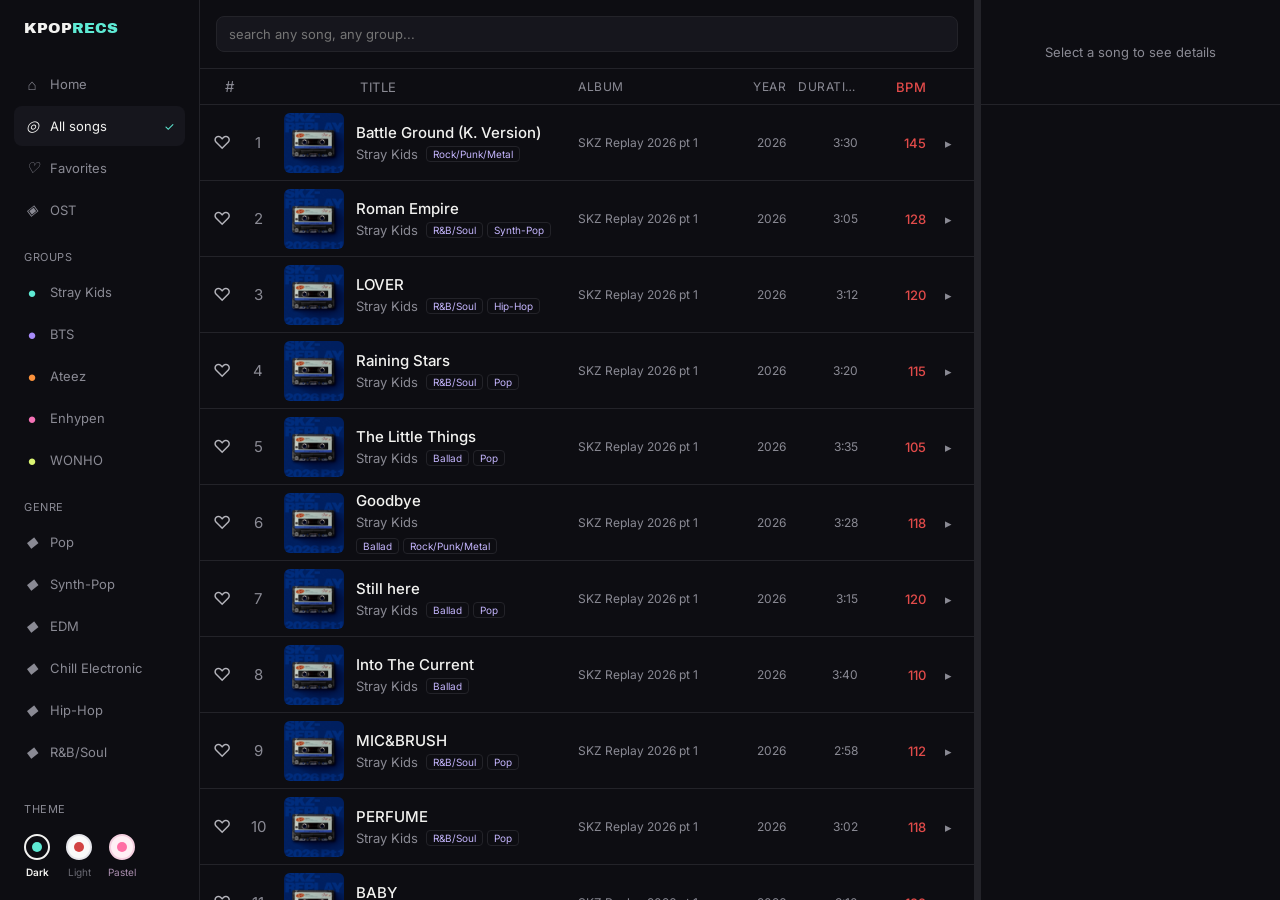
==== commit b50e43e5: "home page edits" ====
--- a/index.html
+++ b/index.html
@@ -3,7 +3,7 @@
 <head>
 <meta charset="UTF-8">
 <meta name="viewport" content="width=device-width, initial-scale=1.0">
-<title>KPOPgraph — explore</title>
+<title>KPOPRECS — explore</title>
 <link rel="preconnect" href="https://fonts.googleapis.com">
 <link rel="preconnect" href="https://fonts.gstatic.com" crossorigin>
 <link href="https://fonts.googleapis.com/css2?family=Archivo+Black&family=Inter:wght@400;500;700&display=swap" rel="stylesheet">
@@ -12,14 +12,18 @@
 <body>
 
 <div class="shell">
-  <button class="mobile-menu-btn" id="mobileMenuBtn" aria-label="Open menu">☰</button>
+    <div class="mobile-topbar">
+    <button class="mobile-menu-btn" id="mobileMenuBtn" aria-label="Open menu">☰</button>
+    <span class="mobile-logo">KPOP<span>RECS</span></span>
+    <button class="mobile-random-btn" id="mobileRandomBtn" aria-label="Play a random song">Shuffle</button>
+    </div>
   <div class="sidebar-overlay" id="sidebarOverlay"></div>
   <aside class="sidebar" aria-label="Main navigation">
     <button class="sidebar-close" id="sidebarClose" aria-label="Close menu">✕</button>
-    <a href="index.html" class="logo">KPOP<span>RECS</span></a>
+    <a href="landing.html" class="logo">KPOP<span>RECS</span></a>
 
     <nav class="sidenav" aria-label="Sections">
-      <a href="index.html" class="sidenav-item">
+      <a href="landing.html" class="sidenav-item">
         <i class="icon">⌂</i> Home
       </a>
       <button class="sidenav-item active" id="navAll">
--- a/assets/style.css
+++ b/assets/style.css
@@ -289,7 +289,7 @@
 .heart{
   background: none;
   border: none;
-  font-size: 25px;
+  font-size: 18px;
   color: #b4b4bb;
   width: 44px;
   min-height: 75px;
@@ -743,12 +743,10 @@
 /* ------------------------------------------------------------
    MOBILE
    ------------------------------------------------------------ */
+.mobile-topbar{
+  display: none;
+}
 .mobile-menu-btn{
-  display: none;
-  position: fixed;
-  top: 14px;
-  left: 14px;
-  z-index: 20;
   width: 40px;
   height: 40px;
   background: var(--panel);
@@ -757,6 +755,27 @@
   color: var(--text);
   font-size: 18px;
   cursor: pointer;
+  flex-shrink: 0;
+}
+.mobile-random-btn{
+  height: 40px;
+  padding: 0 14px;
+  background: var(--panel);
+  border: 1px solid var(--line);
+  border-radius: 8px;
+  color: var(--text);
+  font-size: 13px;
+  font-weight: 600;
+  cursor: pointer;
+  flex-shrink: 0;
+}
+.mobile-logo{
+  font-family: 'Archivo Black', sans-serif;
+  font-size: 15px;
+  color: var(--text);
+}
+.mobile-logo span{
+  color: #5EEAD4;
 }
 
 .sidebar-overlay{
@@ -825,12 +844,14 @@
     background: var(--bg);
     transform: translateX(-100%);
     transition: transform 0.25s ease;
+    overflow-y: auto;
+    -webkit-overflow-scrolling: touch;
   }
   .sidebar.open{
     transform: translateX(0);
   }
   .content{
-    padding-top: 60px;
+    padding-top: 68px;
   }
   .graphpane,
   .resize-handle{
@@ -846,6 +867,19 @@
   }
   .track-recs{
     padding-left: 16px;
+  }
+  .mobile-topbar{
+    display: flex;
+    align-items: center;
+    justify-content: space-between;
+    position: fixed;
+    top: 0;
+    left: 0;
+    right: 0;
+    z-index: 20;
+    padding: 10px 14px;
+    background: var(--bg);
+    border-bottom: 1px solid var(--line);
   }
 }
 
